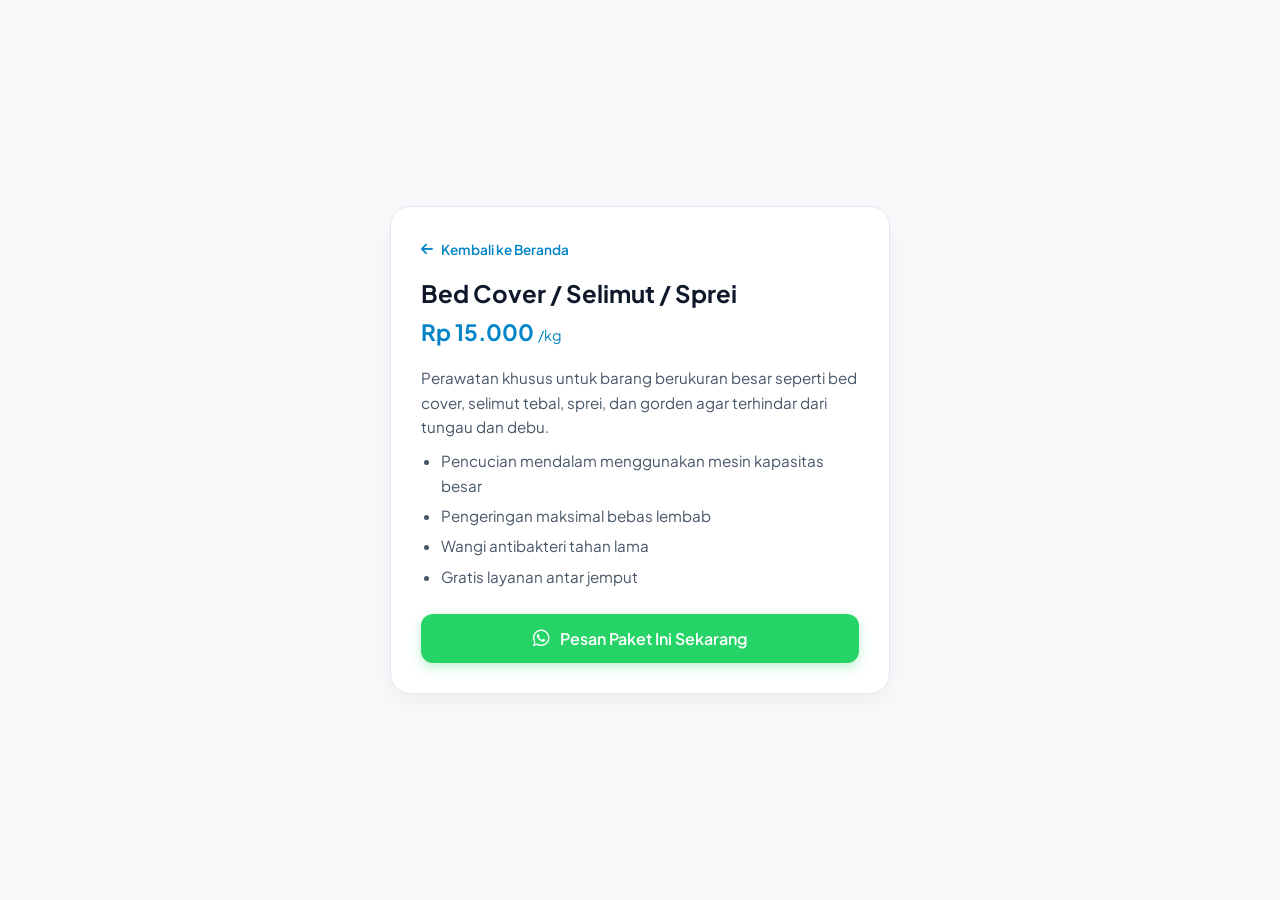
==== Bedcover.html @ 0e9c9e15 "Add Bedcover.html for bed cover service details" ====
<!DOCTYPE html>
<html lang="id">
<head>
    <meta charset="UTF-8">
    <meta name="viewport" content="width=device-width, initial-scale=1.0">
    <title>Detail Bed Cover / Selimut - CleanLaundry</title>
    <link href="https://fonts.googleapis.com/css2?family=Plus+Jakarta+Sans:wght@400;500;600;700&display=swap" rel="stylesheet">
    <link rel="stylesheet" href="https://cdnjs.cloudflare.com/ajax/libs/font-awesome/6.4.0/css/all.min.css">
    <style>
        * { margin: 0; padding: 0; box-sizing: border-box; font-family: 'Plus Jakarta Sans', sans-serif; }
        body { background-color: #f8fafc; color: #1e293b; padding: 20px; display: flex; justify-content: center; align-items: center; min-height: 100vh; }
        .detail-card { background: white; max-width: 500px; width: 100%; border-radius: 20px; padding: 30px; box-shadow: 0 10px 30px rgba(0,0,0,0.05); border: 1px solid #e2e8f0; }
        .back-link { display: inline-flex; align-items: center; gap: 8px; color: #0284c7; text-decoration: none; font-weight: 600; font-size: 0.85rem; margin-bottom: 20px; }
        .detail-card h1 { font-size: 1.5rem; color: #0f172a; margin-bottom: 10px; }
        .price-tag { font-size: 1.4rem; font-weight: 700; color: #0284c7; margin-bottom: 20px; }
        .desc-box { font-size: 0.95rem; color: #475569; line-height: 1.6; margin-bottom: 25px; }
        .desc-box ul { padding-left: 20px; margin-top: 10px; }
        .desc-box li { margin-bottom: 6px; }
        .wa-order-btn { display: flex; align-items: center; justify-content: center; gap: 10px; background-color: #25d366; color: white; padding: 14px; border-radius: 12px; text-decoration: none; font-weight: 600; box-shadow: 0 4px 12px rgba(37, 211, 102, 0.3); }
    </style>
</head>
<body>
    <div class="detail-card">
        <a href="index.html" class="back-link"><i class="fa-solid fa-arrow-left"></i> Kembali ke Beranda</a>
        <h1>Bed Cover / Selimut / Sprei</h1>
        <div class="price-tag">Rp 15.000 <span style="font-size:0.9rem; font-weight:normal;">/kg</span></div>
        <div class="desc-box">
            <p>Perawatan khusus untuk barang berukuran besar seperti bed cover, selimut tebal, sprei, dan gorden agar terhindar dari tungau dan debu.</p>
            <ul>
                <li>Pencucian mendalam menggunakan mesin kapasitas besar</li>
                <li>Pengeringan maksimal bebas lembab</li>
                <li>Wangi antibakteri tahan lama</li>
                <li>Gratis layanan antar jemput</li>
            </ul>
        </div>
        <a href="https://wa.me/6281234567890?text=Halo%2C%20saya%20mau%20pesan%20layanan%20Bed%20Cover%20(Rp15.000/kg)." class="wa-order-btn" target="_blank">
            <i class="fa-brands fa-whatsapp" style="font-size: 1.2rem;"></i> Pesan Paket Ini Sekarang
        </a>
    </div>
</body>
</html>
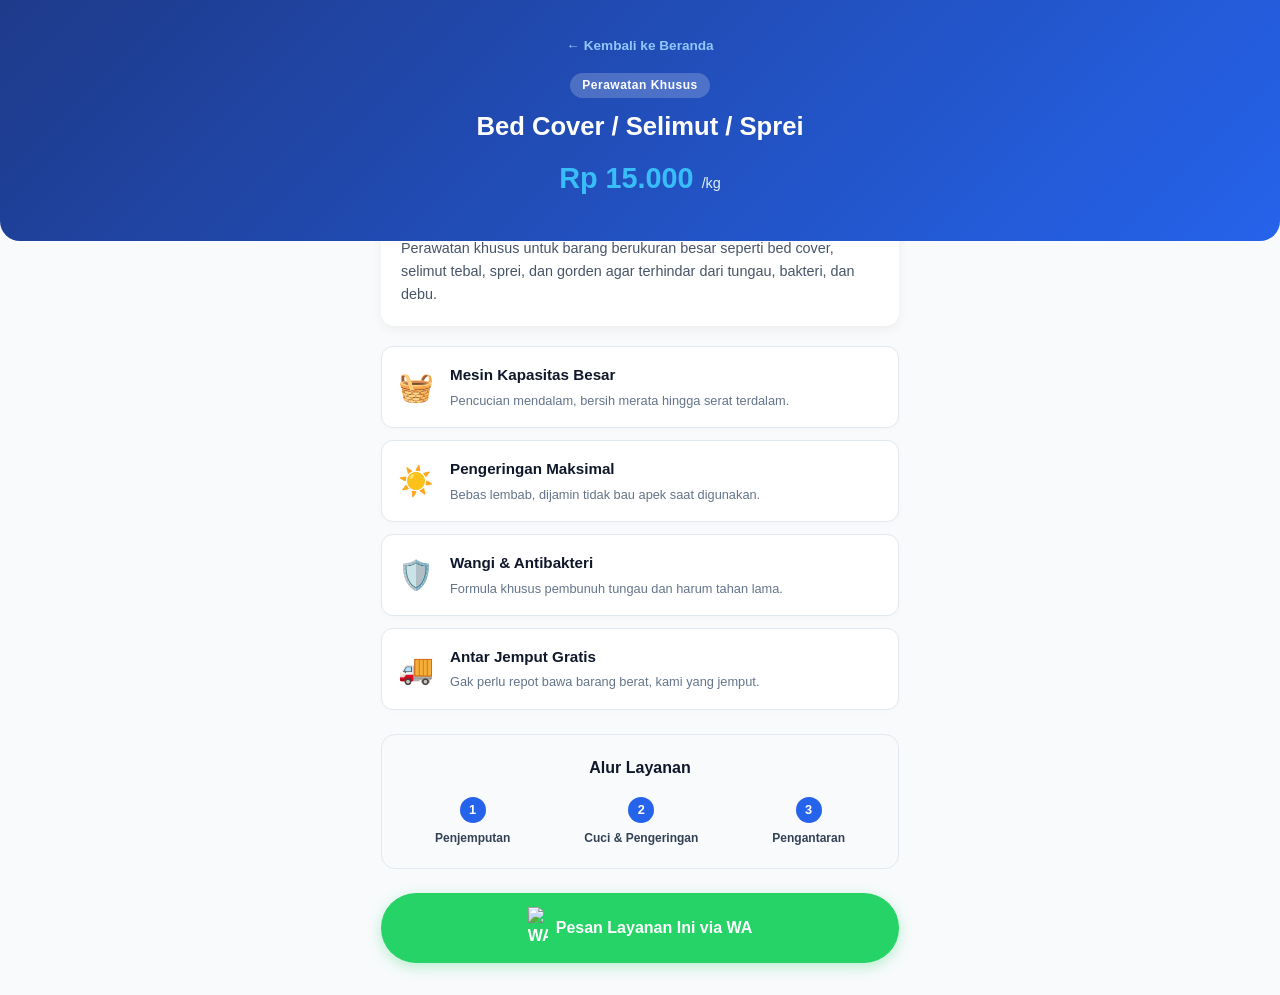
==== commit 760ae2be: "Revise Bedcover page with new title and features Updated title and stylesheet link. Enhanced detail " ====
--- a/Bedcover.html
+++ b/Bedcover.html
@@ -3,39 +3,75 @@
 <head>
     <meta charset="UTF-8">
     <meta name="viewport" content="width=device-width, initial-scale=1.0">
-    <title>Detail Bed Cover / Selimut - CleanLaundry</title>
-    <link href="https://fonts.googleapis.com/css2?family=Plus+Jakarta+Sans:wght@400;500;600;700&display=swap" rel="stylesheet">
-    <link rel="stylesheet" href="https://cdnjs.cloudflare.com/ajax/libs/font-awesome/6.4.0/css/all.min.css">
-    <style>
-        * { margin: 0; padding: 0; box-sizing: border-box; font-family: 'Plus Jakarta Sans', sans-serif; }
-        body { background-color: #f8fafc; color: #1e293b; padding: 20px; display: flex; justify-content: center; align-items: center; min-height: 100vh; }
-        .detail-card { background: white; max-width: 500px; width: 100%; border-radius: 20px; padding: 30px; box-shadow: 0 10px 30px rgba(0,0,0,0.05); border: 1px solid #e2e8f0; }
-        .back-link { display: inline-flex; align-items: center; gap: 8px; color: #0284c7; text-decoration: none; font-weight: 600; font-size: 0.85rem; margin-bottom: 20px; }
-        .detail-card h1 { font-size: 1.5rem; color: #0f172a; margin-bottom: 10px; }
-        .price-tag { font-size: 1.4rem; font-weight: 700; color: #0284c7; margin-bottom: 20px; }
-        .desc-box { font-size: 0.95rem; color: #475569; line-height: 1.6; margin-bottom: 25px; }
-        .desc-box ul { padding-left: 20px; margin-top: 10px; }
-        .desc-box li { margin-bottom: 6px; }
-        .wa-order-btn { display: flex; align-items: center; justify-content: center; gap: 10px; background-color: #25d366; color: white; padding: 14px; border-radius: 12px; text-decoration: none; font-weight: 600; box-shadow: 0 4px 12px rgba(37, 211, 102, 0.3); }
-    </style>
+    <title>Bed Cover & Selimut - Laundry God</title>
+    <link rel="stylesheet" href="style.css">
 </head>
 <body>
-    <div class="detail-card">
-        <a href="index.html" class="back-link"><i class="fa-solid fa-arrow-left"></i> Kembali ke Beranda</a>
+
+    <!-- Header Mini Detail -->
+    <div class="detail-header">
+        <a href="index.html" class="btn-back">← Kembali ke Beranda</a>
+        <span class="badge-tag">Perawatan Khusus</span>
         <h1>Bed Cover / Selimut / Sprei</h1>
-        <div class="price-tag">Rp 15.000 <span style="font-size:0.9rem; font-weight:normal;">/kg</span></div>
-        <div class="desc-box">
-            <p>Perawatan khusus untuk barang berukuran besar seperti bed cover, selimut tebal, sprei, dan gorden agar terhindar dari tungau dan debu.</p>
-            <ul>
-                <li>Pencucian mendalam menggunakan mesin kapasitas besar</li>
-                <li>Pengeringan maksimal bebas lembab</li>
-                <li>Wangi antibakteri tahan lama</li>
-                <li>Gratis layanan antar jemput</li>
-            </ul>
+        <div class="detail-price">Rp 15.000 <span>/kg</span></div>
+    </div>
+
+    <div class="detail-container">
+        
+        <!-- Ringkasan Singkat -->
+        <p class="detail-desc">
+            Perawatan khusus untuk barang berukuran besar seperti bed cover, selimut tebal, sprei, dan gorden agar terhindar dari tungau, bakteri, dan debu.
+        </p>
+
+        <!-- Keunggulan Layanan -->
+        <div class="detail-features-grid">
+            <div class="df-card">
+                <span class="df-icon">🧺</span>
+                <div>
+                    <h4>Mesin Kapasitas Besar</h4>
+                    <p>Pencucian mendalam, bersih merata hingga serat terdalam.</p>
+                </div>
+            </div>
+            <div class="df-card">
+                <span class="df-icon">☀️</span>
+                <div>
+                    <h4>Pengeringan Maksimal</h4>
+                    <p>Bebas lembab, dijamin tidak bau apek saat digunakan.</p>
+                </div>
+            </div>
+            <div class="df-card">
+                <span class="df-icon">🛡️</span>
+                <div>
+                    <h4>Wangi & Antibakteri</h4>
+                    <p>Formula khusus pembunuh tungau dan harum tahan lama.</p>
+                </div>
+            </div>
+            <div class="df-card">
+                <span class="df-icon">🚚</span>
+                <div>
+                    <h4>Antar Jemput Gratis</h4>
+                    <p>Gak perlu repot bawa barang berat, kami yang jemput.</p>
+                </div>
+            </div>
         </div>
-        <a href="https://wa.me/6281234567890?text=Halo%2C%20saya%20mau%20pesan%20layanan%20Bed%20Cover%20(Rp15.000/kg)." class="wa-order-btn" target="_blank">
-            <i class="fa-brands fa-whatsapp" style="font-size: 1.2rem;"></i> Pesan Paket Ini Sekarang
+
+        <!-- Alur Pengerjaan -->
+        <div class="process-section">
+            <h3>Alur Layanan</h3>
+            <div class="process-steps">
+                <div class="step"><span>1</span> Penjemputan</div>
+                <div class="step"><span>2</span> Cuci & Pengeringan</div>
+                <div class="step"><span>3</span> Pengantaran</div>
+            </div>
+        </div>
+
+        <!-- Tombol Order Tunggal -->
+        <a href="https://wa.me/6281234567890?text=Halo%20Laundry%20God,%20saya%20mau%20order%20Cuci%20Bed%20Cover%20/%20Selimut" target="_blank" class="btn-order-detail">
+            <img src="https://upload.wikimedia.org/wikipedia/commons/6/6b/WhatsApp.svg" alt="WA" width="20">
+            Pesan Layanan Ini via WA
         </a>
+
     </div>
+
 </body>
 </html>
--- a/style.css
+++ b/style.css
@@ -0,0 +1,861 @@
+/* Reset & Font Dasar */
+* {
+    margin: 0;
+    padding: 0;
+    box-sizing: border-box;
+    font-family: 'Segoe UI', Tahoma, Geneva, Verdana, sans-serif;
+}
+
+body {
+    background-color: #f8fafc;
+    color: #1e293b;
+    line-height: 1.6;
+}
+
+/* Hero Section */
+.hero {
+    background: linear-gradient(135deg, #0284c7, #2563eb);
+    color: white;
+    padding: 3rem 1.5rem;
+    text-align: center;
+}
+
+.hero h1 {
+    font-size: 2rem;
+    margin-bottom: 0.5rem;
+}
+
+/* Pricing Grid & Cards */
+.pricing-section {
+    max-width: 1100px;
+    margin: 2rem auto;
+    padding: 0 1rem;
+}
+
+.pricing-grid {
+    display: grid;
+    grid-template-columns: repeat(auto-fit, minmax(250px, 1fr));
+    gap: 1.5rem;
+    margin-top: 1.5rem;
+}
+
+.card {
+    background: white;
+    border-radius: 12px;
+    padding: 1.5rem;
+    box-shadow: 0 4px 6px -1px rgba(0, 0, 0, 0.1);
+    transition: transform 0.2s ease;
+}
+
+.card:hover {
+    transform: translateY(-5px);
+}
+
+/* Tombol WA / CTA */
+.btn-wa {
+    display: inline-block;
+    background-color: #25d366;
+    color: white;
+    text-decoration: none;
+    font-weight: bold;
+    padding: 0.8rem 1.5rem;
+    border-radius: 8px;
+    margin-top: 1rem;
+    width: 100%;
+    text-align: center;
+}
+
+.btn-wa:hover {
+    background-color: #128c7e;
+}
+
+/* Buat ngerapihin link di dalam kartu */
+.price-card {
+    text-decoration: none;
+    color: inherit;
+    display: block;
+}
+
+/* Styling Teks & Harga Dalam Kartu */
+.price-card h3 {
+    color: #0f172a;
+    font-size: 1.25rem;
+    margin: 0.5rem 0;
+}
+
+.price {
+    font-size: 1.4rem;
+    font-weight: 700;
+    color: #2563eb;
+    margin-bottom: 0.5rem;
+}
+
+.price span {
+    font-size: 0.9rem;
+    color: #64748b;
+    font-weight: 400;
+}
+
+.desc {
+    color: #475569;
+    font-size: 0.95rem;
+    margin-bottom: 0.4rem;
+}
+
+.extra {
+    font-size: 0.85rem;
+    color: #64748b;
+    background: #f1f5f9;
+    padding: 4px 8px;
+    border-radius: 6px;
+    display: inline-block;
+    margin-bottom: 0.8rem;
+}
+
+.tap-hint {
+    display: block;
+    font-size: 0.85rem;
+    font-weight: 600;
+    color: #2563eb;
+    margin-top: 0.5rem;
+}
+
+/* Styling Tombol WhatsApp & Floating Bar */
+.hero .btn-wa {
+    background-color: #25d366;
+    color: white;
+    padding: 12px 24px;
+    border-radius: 50px;
+    font-weight: 700;
+    text-decoration: none;
+    display: inline-flex;
+    align-items: center;
+    gap: 8px;
+    box-shadow: 0 4px 12px rgba(37, 211, 102, 0.3);
+    transition: all 0.3s ease;
+}
+
+.hero .btn-wa:hover {
+    background-color: #128c7e;
+    transform: translateY(-2px);
+}
+
+/* Footer Rapi */
+footer {
+    text-align: center;
+    padding: 2rem 1rem;
+    background-color: #0f172a;
+    color: #94a3b8;
+    font-size: 0.9rem;
+    margin-top: 3rem;
+}
+
+footer strong {
+    color: white;
+}
+
+/* Floating WhatsApp Button */
+.floating-wa-container {
+    position: fixed;
+    bottom: 50px;
+    right: 16px;
+    z-index: 999;
+}
+
+.floating-wa {
+    display: flex;
+    align-items: center;
+    gap: 8px;
+    background-color: #25d366;
+    color: #ffffff;
+    padding: 10px 18px;
+    border-radius: 50px;
+    text-decoration: none;
+    font-weight: 700;
+    font-size: 0.95rem;
+    box-shadow: 0 4px 16px rgba(37, 211, 102, 0.4);
+    transition: all 0.3s ease;
+}
+
+/* Styling Tombol WA Melayang */
+.btn-wa-floating {
+    position: fixed;
+    bottom: 45px;
+    right: 15px;
+    background-color: #25d366 !important;
+    color: #ffffff !important;
+    padding: 10px 18px;
+    border-radius: 50px;
+    text-decoration: none !important;
+    font-weight: 700;
+    font-size: 0.9rem;
+    display: flex;
+    align-items: center;
+    gap: 8px;
+    box-shadow: 0 4px 14px rgba(0,0,0,0.25);
+    z-index: 99999;
+}
+
+.btn-wa-floating img {
+    display: block;
+}
+
+/* Fixed Bottom Bar */
+.bottom-bar {
+    position: fixed;
+    bottom: 0;
+    left: 0;
+    width: 100%;
+    background-color: #0f172a;
+    color: #ffffff;
+    text-align: center;
+    padding: 8px 0;
+    font-size: 0.8rem;
+    font-weight: 600;
+    z-index: 99998;
+}
+
+/* Seksi Keunggulan */
+.features-section {
+    padding: 3rem 1rem;
+    background-color: #ffffff;
+    text-align: center;
+}
+
+.features-section h2 {
+    font-size: 1.5rem;
+    color: #0f172a;
+    margin-bottom: 2rem;
+    font-weight: 700;
+}
+
+.features-grid {
+    display: grid;
+    grid-template-columns: repeat(auto-fit, minmax(240px, 1fr));
+    gap: 1.25rem;
+    max-width: 1000px;
+    margin: 0 auto;
+}
+
+.feature-card {
+    background: #f8fafc;
+    border: 1px solid #e2e8f0;
+    border-radius: 12px;
+    padding: 1.5rem;
+    text-align: left;
+    transition: transform 0.2s ease, box-shadow 0.2s ease;
+}
+
+.feature-card:hover {
+    transform: translateY(-4px);
+    box-shadow: 0 10px 20px rgba(0, 0, 0, 0.05);
+}
+
+.feature-icon {
+    font-size: 2rem;
+    margin-bottom: 0.75rem;
+}
+
+.feature-card h3 {
+    font-size: 1.1rem;
+    color: #0f172a;
+    margin-bottom: 0.5rem;
+}
+
+.feature-card p {
+    font-size: 0.9rem;
+    color: #64748b;
+    line-height: 1.5;
+}
+
+/* Seksi Keunggulan Fix Style */
+.features-section {
+    padding: 2.5rem 1rem;
+    background-color: #f8fafc;
+    text-align: center;
+}
+
+.features-section h2 {
+    font-size: 1.4rem;
+    color: #0f172a;
+    margin-bottom: 1.5rem;
+    font-weight: 700;
+}
+
+.features-grid {
+    display: flex;
+    flex-direction: column;
+    gap: 1rem;
+    max-width: 600px;
+    margin: 0 auto;
+}
+
+.feature-card {
+    background: #ffffff;
+    border: 1px solid #e2e8f0;
+    border-radius: 12px;
+    padding: 1.25rem;
+    text-align: left;
+    box-shadow: 0 2px 8px rgba(0,0,0,0.04);
+}
+
+.feature-icon {
+    font-size: 1.8rem;
+    margin-bottom: 0.5rem;
+    display: block;
+}
+
+.feature-card h3 {
+    font-size: 1.05rem;
+    color: #0f172a;
+    margin-bottom: 0.4rem;
+    font-weight: 700;
+}
+
+.feature-card p {
+    font-size: 0.85rem;
+    color: #64748b;
+    line-height: 1.5;
+    margin: 0;
+}
+
+/* Seksi Kalkulator Harga */
+.calculator-section {
+    padding: 2.5rem 1rem;
+    background-color: #ffffff;
+    text-align: center;
+}
+
+.calculator-section h2 {
+    font-size: 1.4rem;
+    color: #0f172a;
+    margin-bottom: 0.25rem;
+    font-weight: 700;
+}
+
+.calc-subtitle {
+    font-size: 0.85rem;
+    color: #64748b;
+    margin-bottom: 1.5rem;
+}
+
+.calc-card {
+    background: #f8fafc;
+    border: 1px solid #e2e8f0;
+    border-radius: 16px;
+    padding: 1.5rem;
+    max-width: 500px;
+    margin: 0 auto;
+    text-align: left;
+    box-shadow: 0 4px 12px rgba(0, 0, 0, 0.03);
+}
+
+.calc-group {
+    margin-bottom: 1.25rem;
+}
+
+.calc-group label {
+    display: block;
+    font-size: 0.85rem;
+    font-weight: 600;
+    color: #334155;
+    margin-bottom: 0.5rem;
+}
+
+.calc-group select,
+.calc-group input {
+    width: 100%;
+    padding: 10px 14px;
+    border: 1px solid #cbd5e1;
+    border-radius: 8px;
+    font-size: 0.95rem;
+    color: #0f172a;
+    background-color: #ffffff;
+    box-sizing: border-box;
+    outline: none;
+}
+
+.calc-group select:focus,
+.calc-group input:focus {
+    border-color: #2563eb;
+}
+
+.calc-result {
+    display: flex;
+    justify-content: space-between;
+    align-items: center;
+    background-color: #e0f2fe;
+    padding: 1rem;
+    border-radius: 10px;
+    margin-bottom: 1.25rem;
+}
+
+.calc-result span {
+    font-size: 0.9rem;
+    font-weight: 600;
+    color: #0369a1;
+}
+
+.calc-result h3 {
+    font-size: 1.3rem;
+    font-weight: 800;
+    color: #0284c7;
+    margin: 0;
+}
+
+.btn-calc-order {
+    display: block;
+    width: 100%;
+    text-align: center;
+    background-color: #2563eb;
+    color: #ffffff;
+    padding: 12px;
+    border-radius: 8px;
+    font-weight: 700;
+    font-size: 0.95rem;
+    text-decoration: none;
+    box-sizing: border-box;
+    transition: background-color 0.2s ease;
+}
+
+.btn-calc-order:hover {
+    background-color: #1d4ed8;
+}
+
+/* Seksi FAQ Fix Style */
+.faq-section {
+    padding: 2.5rem 1rem;
+    background-color: #f8fafc;
+    text-align: center;
+}
+
+.faq-section h2 {
+    font-size: 1.4rem;
+    color: #0f172a;
+    margin-bottom: 1.5rem;
+    font-weight: 700;
+}
+
+.faq-container {
+    max-width: 600px;
+    margin: 0 auto;
+    text-align: left;
+    display: flex;
+    flex-direction: column;
+    gap: 0.75rem;
+}
+
+details.faq-item {
+    background: #ffffff !important;
+    border: 1px solid #e2e8f0 !important;
+    border-radius: 12px !important;
+    padding: 1rem 1.25rem !important;
+    box-shadow: 0 2px 6px rgba(0,0,0,0.03) !important;
+    box-sizing: border-box;
+}
+
+details.faq-item summary {
+    font-size: 0.95rem;
+    font-weight: 600;
+    color: #0f172a;
+    cursor: pointer;
+    outline: none;
+    list-style: none !important;
+    display: flex;
+    justify-content: space-between;
+    align-items: center;
+}
+
+details.faq-item summary::-webkit-details-marker,
+details.faq-item summary::marker {
+    display: none !important;
+}
+
+details.faq-item summary::after {
+    content: '+' !important;
+    font-size: 1.3rem;
+    font-weight: 700;
+    color: #2563eb;
+    margin-left: 10px;
+}
+
+details.faq-item[open] summary::after {
+    content: '−' !important;
+}
+
+details.faq-item p {
+    font-size: 0.85rem;
+    color: #64748b;
+    line-height: 1.5;
+    margin-top: 0.75rem;
+    margin-bottom: 0;
+    border-top: 1px dashed #e2e8f0;
+    padding-top: 0.75rem;
+}
+
+/* Seksi Testimoni Fix Total */
+.testimonial-section {
+    padding: 2.5rem 1rem !important;
+    background-color: #ffffff !important;
+    text-align: center !important;
+}
+
+.testimonial-section h2 {
+    font-size: 1.4rem !important;
+    color: #0f172a !important;
+    margin-bottom: 1.5rem !important;
+    font-weight: 700 !important;
+}
+
+.testimonial-grid {
+    display: flex !important;
+    flex-direction: column !important;
+    gap: 1rem !important;
+    max-width: 600px !important;
+    margin: 0 auto !important;
+}
+
+.testimonial-card {
+    background: #f8fafc !important;
+    border: 1px solid #e2e8f0 !important;
+    border-radius: 12px !important;
+    padding: 1.25rem !important;
+    text-align: left !important;
+    box-shadow: 0 2px 6px rgba(0,0,0,0.03) !important;
+    box-sizing: border-box !important;
+}
+
+.stars {
+    color: #f59e0b !important;
+    font-size: 1.1rem !important;
+    margin-bottom: 0.5rem !important;
+}
+
+.testimonial-card p {
+    font-size: 0.88rem !important;
+    color: #334155 !important;
+    line-height: 1.5 !important;
+    font-style: italic !important;
+    margin-bottom: 0.75rem !important;
+}
+
+.client-info strong {
+    display: block !important;
+    font-size: 0.9rem !important;
+    color: #0f172a !important;
+    font-weight: 700 !important;
+}
+
+.client-info span {
+    display: block !important;
+    font-size: 0.78rem !important;
+    color: #64748b !important;
+}
+
+/* Styling Halaman Detail Modern */
+.detail-header {
+    background: linear-gradient(135deg, #1e3a8a, #2563eb);
+    color: #ffffff;
+    padding: 2rem 1.25rem 2.5rem;
+    text-align: center;
+    position: relative;
+    border-bottom-left-radius: 20px;
+    border-bottom-right-radius: 20px;
+}
+
+.btn-back {
+    display: inline-block;
+    color: #93c5fd;
+    text-decoration: none;
+    font-size: 0.85rem;
+    font-weight: 600;
+    margin-bottom: 1rem;
+}
+
+.badge-tag {
+    display: table;
+    margin: 0 auto 0.5rem;
+    background: rgba(255, 255, 255, 0.2);
+    padding: 3px 12px;
+    border-radius: 20px;
+    font-size: 0.75rem;
+    font-weight: 600;
+    letter-spacing: 0.5px;
+}
+
+.detail-header h1 {
+    font-size: 1.6rem;
+    margin-bottom: 0.5rem;
+}
+
+.detail-price {
+    font-size: 1.8rem;
+    font-weight: 800;
+    color: #38bdf8;
+}
+
+.detail-price span {
+    font-size: 0.9rem;
+    color: #e0f2fe;
+    font-weight: 400;
+}
+
+.detail-container {
+    max-width: 550px;
+    margin: -1.5rem auto 2rem;
+    padding: 0 1rem;
+}
+
+.detail-desc {
+    background: #ffffff;
+    padding: 1.25rem;
+    border-radius: 14px;
+    font-size: 0.9rem;
+    color: #475569;
+    line-height: 1.6;
+    box-shadow: 0 4px 12px rgba(0,0,0,0.05);
+    margin-bottom: 1.25rem;
+}
+
+.detail-features-grid {
+    display: flex;
+    flex-direction: column;
+    gap: 0.75rem;
+    margin-bottom: 1.5rem;
+}
+
+.df-card {
+    display: flex;
+    align-items: center;
+    gap: 1rem;
+    background: #ffffff;
+    border: 1px solid #e2e8f0;
+    padding: 1rem;
+    border-radius: 12px;
+}
+
+.df-icon {
+    font-size: 1.8rem;
+}
+
+.df-card h4 {
+    font-size: 0.95rem;
+    color: #0f172a;
+    margin-bottom: 0.2rem;
+}
+
+.df-card p {
+    font-size: 0.8rem;
+    color: #64748b;
+    margin: 0;
+}
+
+.process-section {
+    background: #f8fafc;
+    border: 1px solid #e2e8f0;
+    padding: 1.25rem;
+    border-radius: 14px;
+    margin-bottom: 1.5rem;
+    text-align: center;
+}
+
+.process-section h3 {
+    font-size: 1rem;
+    color: #0f172a;
+    margin-bottom: 1rem;
+}
+
+.process-steps {
+    display: flex;
+    justify-content: space-around;
+    gap: 0.5rem;
+}
+
+.step {
+    font-size: 0.75rem;
+    color: #334155;
+    font-weight: 600;
+}
+
+.step span {
+    display: block;
+    width: 26px;
+    height: 26px;
+    background: #2563eb;
+    color: #ffffff;
+    border-radius: 50%;
+    margin: 0 auto 0.4rem;
+    line-height: 26px;
+    font-size: 0.8rem;
+}
+
+.btn-order-detail {
+    display: flex;
+    align-items: center;
+    justify-content: center;
+    gap: 8px;
+    background: #25d366;
+    color: #ffffff;
+    text-decoration: none;
+    padding: 14px;
+    border-radius: 50px;
+    font-weight: 700;
+    font-size: 1rem;
+    box-shadow: 0 4px 14px rgba(37, 211, 102, 0.3);
+}
+
+/* Styling Halaman Detail Modern & Konsisten */
+.detail-header {
+    background: linear-gradient(135deg, #1e3a8a, #2563eb) !important;
+    color: #ffffff !important;
+    padding: 2rem 1.25rem 2.5rem !important;
+    text-align: center !important;
+    position: relative;
+    border-bottom-left-radius: 20px;
+    border-bottom-right-radius: 20px;
+}
+
+.btn-back {
+    display: inline-block !important;
+    color: #93c5fd !important;
+    text-decoration: none !important;
+    font-size: 0.85rem !important;
+    font-weight: 600 !important;
+    margin-bottom: 1rem !important;
+}
+
+.badge-tag {
+    display: table !important;
+    margin: 0 auto 0.5rem !important;
+    background: rgba(255, 255, 255, 0.2) !important;
+    padding: 3px 12px !important;
+    border-radius: 20px !important;
+    font-size: 0.75rem !important;
+    font-weight: 600 !important;
+    letter-spacing: 0.5px !important;
+}
+
+.detail-header h1 {
+    font-size: 1.6rem !important;
+    margin-bottom: 0.5rem !important;
+    color: #ffffff !important;
+}
+
+.detail-price {
+    font-size: 1.8rem !important;
+    font-weight: 800 !important;
+    color: #38bdf8 !important;
+}
+
+.detail-price span {
+    font-size: 0.9rem !important;
+    color: #e0f2fe !important;
+    font-weight: 400 !important;
+}
+
+.detail-container {
+    max-width: 550px !important;
+    margin: -1.5rem auto 2rem !important;
+    padding: 0 1rem !important;
+}
+
+.detail-desc {
+    background: #ffffff !important;
+    padding: 1.25rem !important;
+    border-radius: 14px !important;
+    font-size: 0.9rem !important;
+    color: #475569 !important;
+    line-height: 1.6 !important;
+    box-shadow: 0 4px 12px rgba(0,0,0,0.05) !important;
+    margin-bottom: 1.25rem !important;
+}
+
+.detail-features-grid {
+    display: flex !important;
+    flex-direction: column !important;
+    gap: 0.75rem !important;
+    margin-bottom: 1.5rem !important;
+}
+
+.df-card {
+    display: flex !important;
+    align-items: center !important;
+    gap: 1rem !important;
+    background: #ffffff !important;
+    border: 1px solid #e2e8f0 !important;
+    padding: 1rem !important;
+    border-radius: 12px !important;
+    box-shadow: 0 2px 6px rgba(0,0,0,0.02) !important;
+}
+
+.df-icon {
+    font-size: 1.8rem !important;
+}
+
+.df-card h4 {
+    font-size: 0.95rem !important;
+    color: #0f172a !important;
+    margin-bottom: 0.2rem !important;
+    font-weight: 700 !important;
+}
+
+.df-card p {
+    font-size: 0.8rem !important;
+    color: #64748b !important;
+    margin: 0 !important;
+}
+
+.process-section {
+    background: #f8fafc !important;
+    border: 1px solid #e2e8f0 !important;
+    padding: 1.25rem !important;
+    border-radius: 14px !important;
+    margin-bottom: 1.5rem !important;
+    text-align: center !important;
+}
+
+.process-section h3 {
+    font-size: 1rem !important;
+    color: #0f172a !important;
+    margin-bottom: 1rem !important;
+    font-weight: 700 !important;
+}
+
+.process-steps {
+    display: flex !important;
+    justify-content: space-around !important;
+    gap: 0.5rem !important;
+}
+
+.step {
+    font-size: 0.75rem !important;
+    color: #334155 !important;
+    font-weight: 600 !important;
+}
+
+.step span {
+    display: block !important;
+    width: 26px !important;
+    height: 26px !important;
+    background: #2563eb !important;
+    color: #ffffff !important;
+    border-radius: 50% !important;
+    margin: 0 auto 0.4rem !important;
+    line-height: 26px !important;
+    font-size: 0.8rem !important;
+}
+
+.btn-order-detail {
+    display: flex !important;
+    align-items: center !important;
+    justify-content: center !important;
+    gap: 8px !important;
+    background: #25d366 !important;
+    color: #ffffff !important;
+    text-decoration: none !important;
+    padding: 14px !important;
+    border-radius: 50px !important;
+    font-weight: 700 !important;
+    font-size: 1rem !important;
+    box-shadow: 0 4px 14px rgba(37, 211, 102, 0.3) !important;
+}
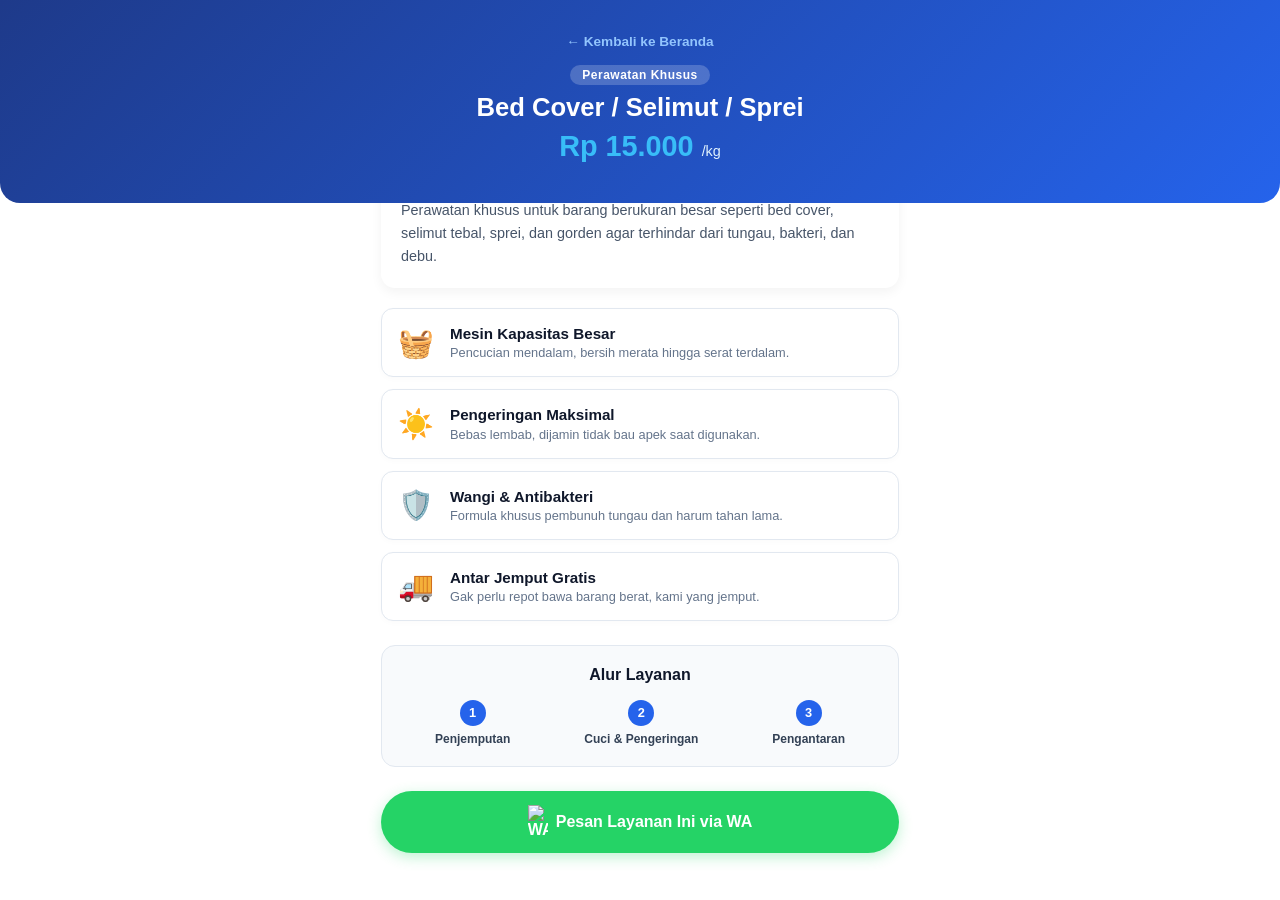
==== commit f11c00ee: "Update WhatsApp order link in Bedcover.html" ====
--- a/Bedcover.html
+++ b/Bedcover.html
@@ -66,7 +66,7 @@
         </div>
 
         <!-- Tombol Order Tunggal -->
-        <a href="https://wa.me/6281234567890?text=Halo%20Laundry%20God,%20saya%20mau%20order%20Cuci%20Bed%20Cover%20/%20Selimut" target="_blank" class="btn-order-detail">
+        <a href="https://wa.me/6283187521130?text=Halo%20Laundry%20God,%20saya%20mau%20order%20Cuci%20Bed%20Cover%20/%20Selimut" target="_blank" class="btn-order-detail">
             <img src="https://upload.wikimedia.org/wikipedia/commons/6/6b/WhatsApp.svg" alt="WA" width="20">
             Pesan Layanan Ini via WA
         </a>
--- a/style.css
+++ b/style.css
@@ -6,23 +6,31 @@
     font-family: 'Segoe UI', Tahoma, Geneva, Verdana, sans-serif;
 }
 
-body {
-    background-color: #f8fafc;
-    color: #1e293b;
-    line-height: 1.6;
-}
-
-/* Hero Section */
+/* Hero Section pake File Gambar Upload */
 .hero {
-    background: linear-gradient(135deg, #0284c7, #2563eb);
-    color: white;
-    padding: 3rem 1.5rem;
-    text-align: center;
+    background: linear-gradient(rgba(15, 23, 42, 0.65), rgba(15, 23, 42, 0.75)), 
+                url('hero-bg.jpg') no-repeat center center / cover !important;
+    color: #ffffff !important;
+    padding: 3.5rem 1.25rem 4rem !important;
+    text-align: center !important;
+    position: relative !important;
 }
 
 .hero h1 {
-    font-size: 2rem;
-    margin-bottom: 0.5rem;
+    font-size: 1.8rem !important;
+    font-weight: 800 !important;
+    color: #ffffff !important;
+    margin-bottom: 0.75rem !important;
+    text-shadow: 0 2px 4px rgba(0, 0, 0, 0.4) !important;
+}
+
+.hero p {
+    font-size: 0.92rem !important;
+    color: #f1f5f9 !important;
+    line-height: 1.6 !important;
+    max-width: 500px !important;
+    margin: 0 auto !important;
+    text-shadow: 0 1px 3px rgba(0, 0, 0, 0.5) !important;
 }
 
 /* Pricing Grid & Cards */
@@ -177,27 +185,30 @@
     transition: all 0.3s ease;
 }
 
-/* Styling Tombol WA Melayang */
+/* Styling Tombol WA Bulat & Floating Smooth */
 .btn-wa-floating {
     position: fixed;
-    bottom: 45px;
-    right: 15px;
+    bottom: 50px;
+    right: 18px;
+    width: 56px;
+    height: 56px;
     background-color: #25d366 !important;
-    color: #ffffff !important;
-    padding: 10px 18px;
-    border-radius: 50px;
-    text-decoration: none !important;
-    font-weight: 700;
-    font-size: 0.9rem;
-    display: flex;
-    align-items: center;
-    gap: 8px;
-    box-shadow: 0 4px 14px rgba(0,0,0,0.25);
-    z-index: 99999;
+    border-radius: 50% !important;
+    display: flex !important;
+    align-items: center !important;
+    justify-content: center !important;
+    box-shadow: 0 4px 16px rgba(0, 0, 0, 0.3) !important;
+    z-index: 99999 !important;
+    touch-action: none;
+    will-change: transform, left, top; /* Optimasi hardware GPU HP */
 }
 
 .btn-wa-floating img {
     display: block;
+    pointer-events: none;
+}
+
+
 }
 
 /* Fixed Bottom Bar */
@@ -859,3 +870,208 @@
     font-size: 1rem !important;
     box-shadow: 0 4px 14px rgba(37, 211, 102, 0.3) !important;
 }
+
+/* Styling Halaman Detail Modern & Konsisten */
+.detail-header {
+    background: linear-gradient(135deg, #1e3a8a, #2563eb) !important;
+    color: #ffffff !important;
+    padding: 2rem 1.25rem 2.5rem !important;
+    text-align: center !important;
+    position: relative;
+    border-bottom-left-radius: 20px;
+    border-bottom-right-radius: 20px;
+}
+
+.btn-back {
+    display: inline-block !important;
+    color: #93c5fd !important;
+    text-decoration: none !important;
+    font-size: 0.85rem !important;
+    font-weight: 600 !important;
+    margin-bottom: 1rem !important;
+}
+
+.badge-tag {
+    display: table !important;
+    margin: 0 auto 0.5rem !important;
+    background: rgba(255, 255, 255, 0.2) !important;
+    padding: 3px 12px !important;
+    border-radius: 20px !important;
+    font-size: 0.75rem !important;
+    font-weight: 600 !important;
+    letter-spacing: 0.5px !important;
+}
+
+.detail-header h1 {
+    font-size: 1.6rem !important;
+    margin-bottom: 0.5rem !important;
+    color: #ffffff !important;
+}
+
+.detail-price {
+    font-size: 1.8rem !important;
+    font-weight: 800 !important;
+    color: #38bdf8 !important;
+}
+
+.detail-price span {
+    font-size: 0.9rem !important;
+    color: #e0f2fe !important;
+    font-weight: 400 !important;
+}
+
+.detail-container {
+    max-width: 550px !important;
+    margin: -1.5rem auto 2rem !important;
+    padding: 0 1rem !important;
+}
+
+.detail-desc {
+    background: #ffffff !important;
+    padding: 1.25rem !important;
+    border-radius: 14px !important;
+    font-size: 0.9rem !important;
+    color: #475569 !important;
+    line-height: 1.6 !important;
+    box-shadow: 0 4px 12px rgba(0,0,0,0.05) !important;
+    margin-bottom: 1.25rem !important;
+}
+
+.detail-features-grid {
+    display: flex !important;
+    flex-direction: column !important;
+    gap: 0.75rem !important;
+    margin-bottom: 1.5rem !important;
+}
+
+.df-card {
+    display: flex !important;
+    align-items: center !important;
+    gap: 1rem !important;
+    background: #ffffff !important;
+    border: 1px solid #e2e8f0 !important;
+    padding: 1rem !important;
+    border-radius: 12px !important;
+    box-shadow: 0 2px 6px rgba(0,0,0,0.02) !important;
+}
+
+.df-icon {
+    font-size: 1.8rem !important;
+}
+
+.df-card h4 {
+    font-size: 0.95rem !important;
+    color: #0f172a !important;
+    margin-bottom: 0.2rem !important;
+    font-weight: 700 !important;
+}
+
+.df-card p {
+    font-size: 0.8rem !important;
+    color: #64748b !important;
+    margin: 0 !important;
+}
+
+.process-section {
+    background: #f8fafc !important;
+    border: 1px solid #e2e8f0 !important;
+    padding: 1.25rem !important;
+    border-radius: 14px !important;
+    margin-bottom: 1.5rem !important;
+    text-align: center !important;
+}
+
+.process-section h3 {
+    font-size: 1rem !important;
+    color: #0f172a !important;
+    margin-bottom: 1rem !important;
+    font-weight: 700 !important;
+}
+
+.process-steps {
+    display: flex !important;
+    justify-content: space-around !important;
+    gap: 0.5rem !important;
+}
+
+.step {
+    font-size: 0.75rem !important;
+    color: #334155 !important;
+    font-weight: 600 !important;
+}
+
+.step span {
+    display: block !important;
+    width: 26px !important;
+    height: 26px !important;
+    background: #2563eb !important;
+    color: #ffffff !important;
+    border-radius: 50% !important;
+    margin: 0 auto 0.4rem !important;
+    line-height: 26px !important;
+    font-size: 0.8rem !important;
+}
+
+.btn-order-detail {
+    display: flex !important;
+    align-items: center !important;
+    justify-content: center !important;
+    gap: 8px !important;
+    background: #25d366 !important;
+    color: #ffffff !important;
+    text-decoration: none !important;
+    padding: 14px !important;
+    border-radius: 50px !important;
+    font-weight: 700 !important;
+    font-size: 1rem !important;
+    box-shadow: 0 4px 14px rgba(37, 211, 102, 0.3) !important;
+}
+
+/* Title Seksi Harga Fix Total */
+.pricing-section {
+    padding-top: 2rem !important;
+}
+
+div.section-title-wrap {
+    text-align: center !important;
+    padding: 1.5rem 1rem 1.5rem !important;
+    max-width: 600px !important;
+    margin: 0 auto !important;
+    display: flex !important;
+    flex-direction: column !important;
+    align-items: center !important;
+    justify-content: center !important;
+}
+
+span.section-badge {
+    display: inline-block !important;
+    background-color: #eff6ff !important;
+    color: #2563eb !important;
+    font-size: 0.75rem !important;
+    font-weight: 700 !important;
+    padding: 5px 14px !important;
+    border-radius: 50px !important;
+    margin-bottom: 0.6rem !important;
+    text-transform: uppercase !important;
+    letter-spacing: 0.8px !important;
+    border: 1px solid #dbeafe !important;
+}
+
+div.section-title-wrap h2 {
+    font-size: 1.4rem !important;
+    color: #0f172a !important;
+    font-weight: 800 !important;
+    margin-top: 0 !important;
+    margin-bottom: 0.5rem !important;
+    line-height: 1.3 !important;
+    text-align: center !important;
+}
+
+div.section-title-wrap p {
+    font-size: 0.88rem !important;
+    color: #64748b !important;
+    line-height: 1.5 !important;
+    margin: 0 !important;
+    text-align: center !important;
+}
+
